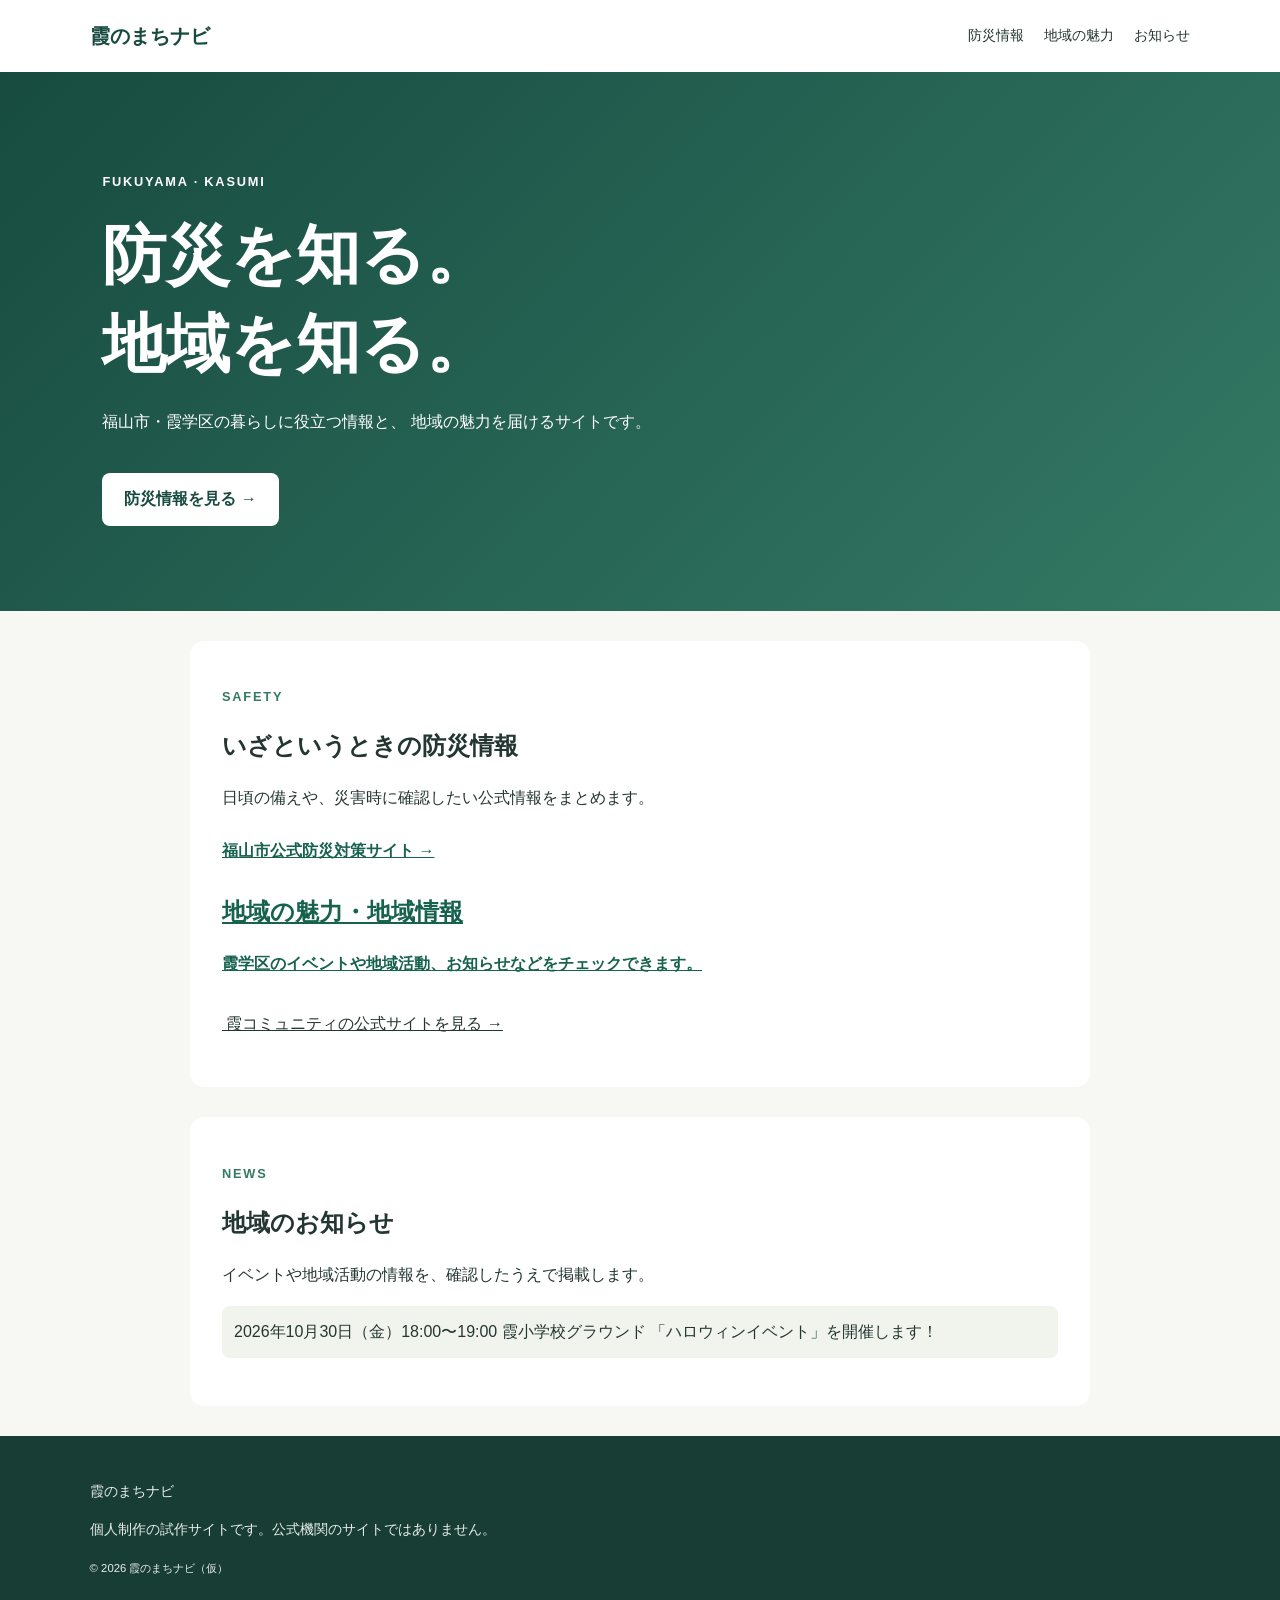
==== index.html @ 9010e1bf "Update index.html" ====
<!DOCTYPE html>
<html lang="ja">
<head>
  <meta charset="UTF-8">
  <meta name="viewport" content="width=device-width, initial-scale=1.0">
  <title>霞のまちナビ｜防災と地域の魅力</title>
  <meta name="description" content="福山市の霞学区の防災情報や地域の魅力を紹介するサイトです。">
  <link rel="stylesheet" href="style.css">
</head>
<body>
  <header class="site-header">
    <a class="logo" href="#">霞のまちナビ</a>
    <nav aria-label="メインメニュー">
      <a href="#disaster">防災情報</a>
      <a href="#community">地域の魅力</a>
      <a href="#news">お知らせ</a>
    </nav>
  </header>

  <main>
    <section class="hero">
      <p class="eyebrow">FUKUYAMA · KASUMI</p>
      <h1>防災を知る。<br>地域を知る。</h1>
      <p>
        福山市・霞学区の暮らしに役立つ情報と、
        地域の魅力を届けるサイトです。
      </p>
      <a class="primary-button" href="#disaster">
        防災情報を見る →
      </a>
    </section>

    <section id="disaster" class="content-section">
      <p class="section-label">SAFETY</p>
      <h2>いざというときの防災情報</h2>
      <p>日頃の備えや、災害時に確認したい公式情報をまとめます。</p>
      <a class="text-link"
         href="https://www.city.fukuyama.hiroshima.jp/site/bosai/list84.html"
         target="_blank" rel="noopener noreferrer">
        福山市公式防災対策サイト →
     
        
        
      <section>
  <h2>地域の魅力・地域情報</h2>
  <p>
    霞学区のイベントや地域活動、お知らせなどをチェックできます。
  </p>
  <p>
    <a href="https://kasumi-machizukuri.com/" target="_blank" rel="noopener noreferrer">
      霞コミュニティの公式サイトを見る →
    </a>
  </p>
</section>
    
    </section>

    <section id="news" class="content-section">
      <p class="section-label">NEWS</p>
      <h2>地域のお知らせ</h2>
      <p>イベントや地域活動の情報を、確認したうえで掲載します。</p>
      <p class="notice">2026年10月30日（金）18:00〜19:00
        霞小学校グラウンド
        「ハロウィンイベント」を開催します！</p>
    </section>
  </main>

  <footer>
    <p>霞のまちナビ</p>
    <p>個人制作の試作サイトです。公式機関のサイトではありません。</p>
    <small>&copy; 2026 霞のまちナビ（仮）</small>
  </footer>
</body>
</html>
---- style.css ----
/* ページ全体の基本設定 */
* {
  box-sizing: border-box;
}

html {
  scroll-behavior: smooth;
}

body {
  margin: 0;
  font-family: "Yu Gothic", "Meiryo", sans-serif;
  color: #243632;
  background: #f7f8f4;
  line-height: 1.8;
}

a {
  color: inherit;
}

.site-header {
  display: flex;
  justify-content: space-between;
  align-items: center;
  gap: 20px;
  padding: 18px 7%;
  background: #ffffff;
}

.logo {
  color: #174b40;
  font-size: 1.25rem;
  font-weight: bold;
  text-decoration: none;
}

nav {
  display: flex;
  gap: 20px;
  flex-wrap: wrap;
}

nav a {
  text-decoration: none;
  font-size: 0.9rem;
}

nav a:hover,
.text-link:hover {
  text-decoration: underline;
}

.hero {
  padding: 85px 8%;
  color: white;
  background: linear-gradient(135deg, #174b40, #347a65);
}

.eyebrow,
.section-label {
  font-size: 0.8rem;
  font-weight: bold;
  letter-spacing: 0.14em;
}

.hero h1 {
  font-size: clamp(2.2rem, 6vw, 4rem);
  line-height: 1.4;
  margin: 18px 0;
}

.hero p {
  max-width: 580px;
}

.primary-button {
  display: inline-block;
  margin-top: 20px;
  padding: 12px 22px;
  border-radius: 8px;
  color: #174b40;
  background: white;
  text-decoration: none;
  font-weight: bold;
}

.content-section {
  max-width: 900px;
  margin: 30px auto;
  padding: 32px;
  background: white;
  border-radius: 14px;
}

.section-label {
  color: #347a65;
}

.content-section h2 {
  line-height: 1.5;
}

.text-link {
  display: inline-block;
  margin-top: 8px;
  color: #17624e;
  font-weight: bold;
}

.notice {
  padding: 12px;
  background: #f1f4ed;
  border-radius: 8px;
}

footer {
  padding: 30px 7%;
  color: #e7eee9;
  background: #183d35;
  font-size: 0.85rem;
}

@media (max-width: 600px) {
  .site-header {
    align-items: flex-start;
    flex-direction: column;
  }

  nav {
    gap: 12px;
  }

  .hero {
    padding: 60px 7%;
  }

  .content-section {
    margin: 18px 12px;
    padding: 24px 20px;
  }
}
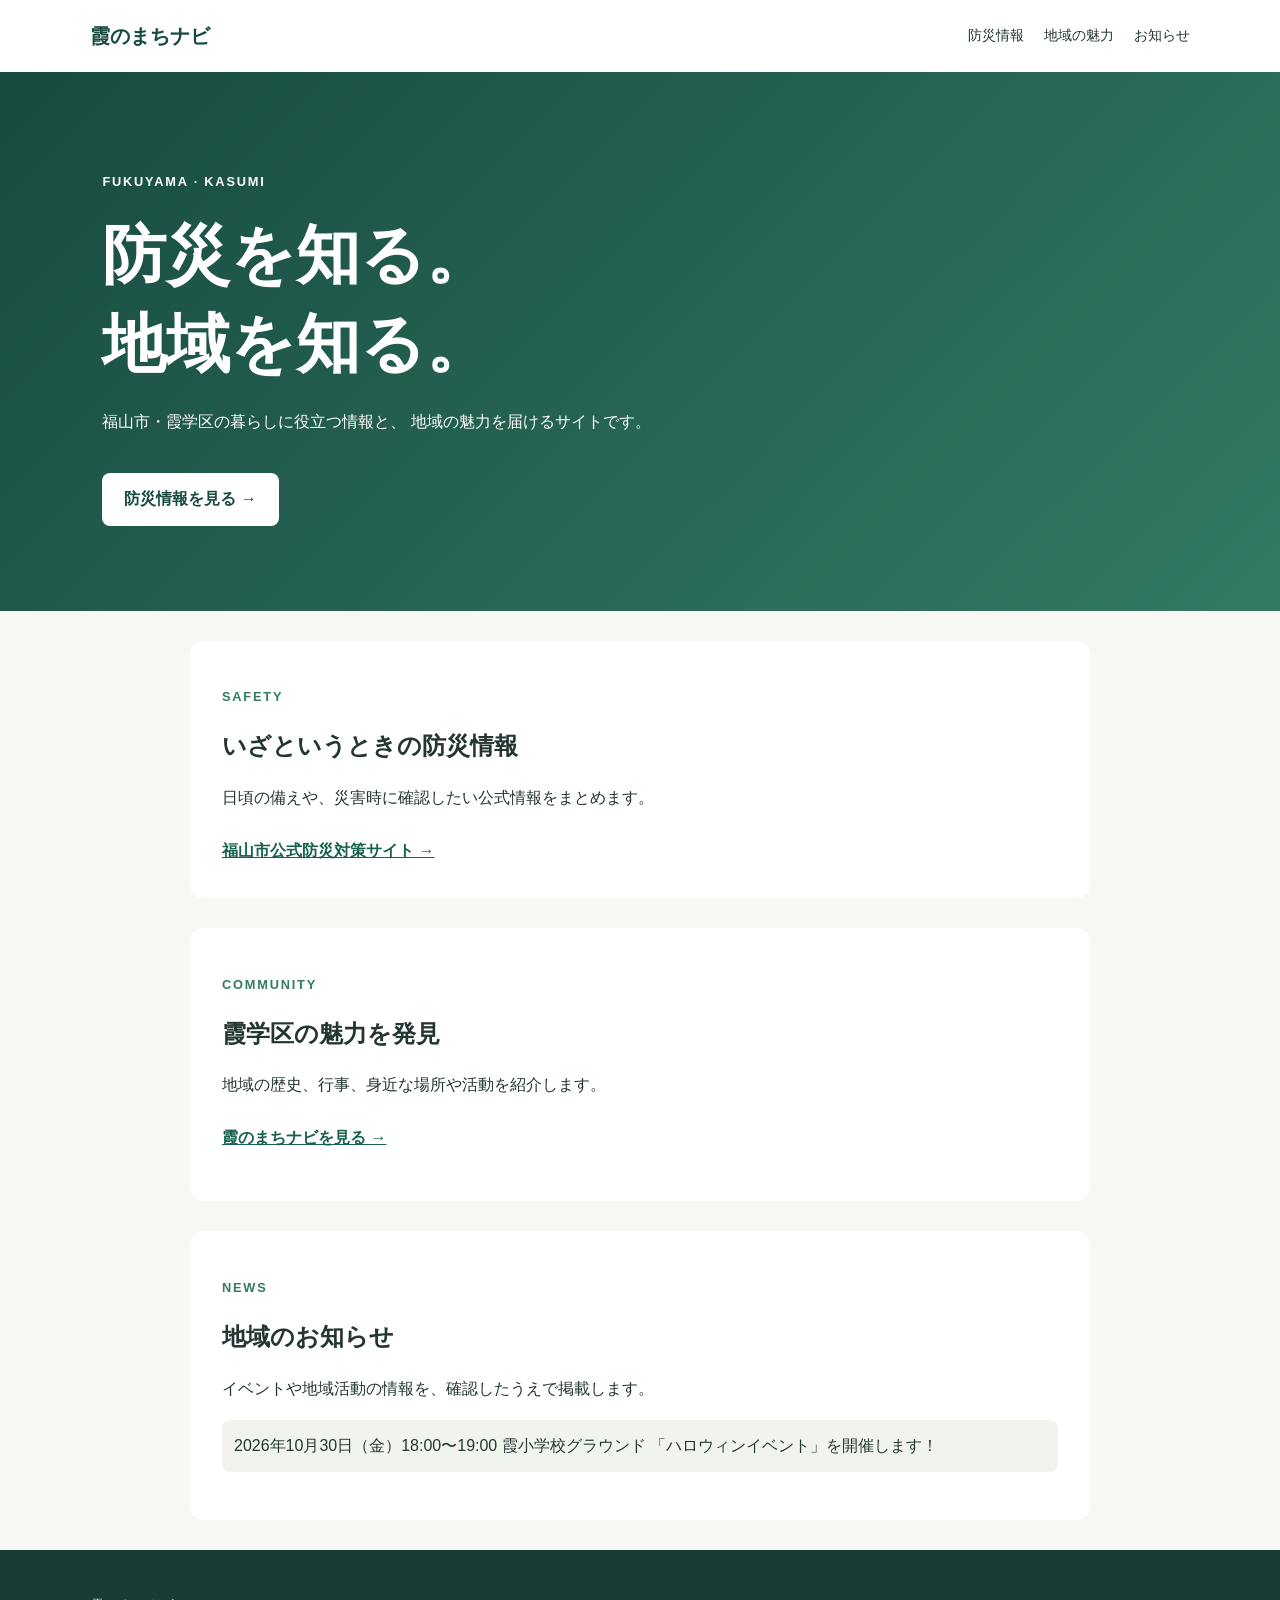
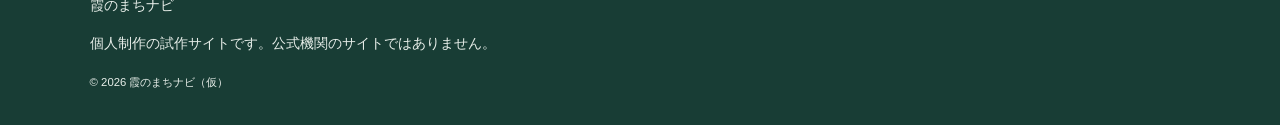
==== commit 769f3265: "Update index.html" ====
--- a/index.html
+++ b/index.html
@@ -38,17 +38,18 @@
          href="https://www.city.fukuyama.hiroshima.jp/site/bosai/list84.html"
          target="_blank" rel="noopener noreferrer">
         福山市公式防災対策サイト →
-     
+      </a>
+    </section>
         
         
-      <section>
-  <h2>地域の魅力・地域情報</h2>
-  <p>
-    霞学区のイベントや地域活動、お知らせなどをチェックできます。
-  </p>
-  <p>
-    <a href="https://kasumi-machizukuri.com/" target="_blank" rel="noopener noreferrer">
-      霞コミュニティの公式サイトを見る →
+ <section id="community" class="content-section">
+      <p class="section-label">COMMUNITY</p>
+      <h2>霞学区の魅力を発見</h2>
+      <p>地域の歴史、行事、身近な場所や活動を紹介します。</p>
+      <a class="text-link"
+         href="https://kasumi-machizukuri.com/"
+         target="_blank" rel="noopener noreferrer">
+        霞のまちナビを見る →
     </a>
   </p>
 </section>
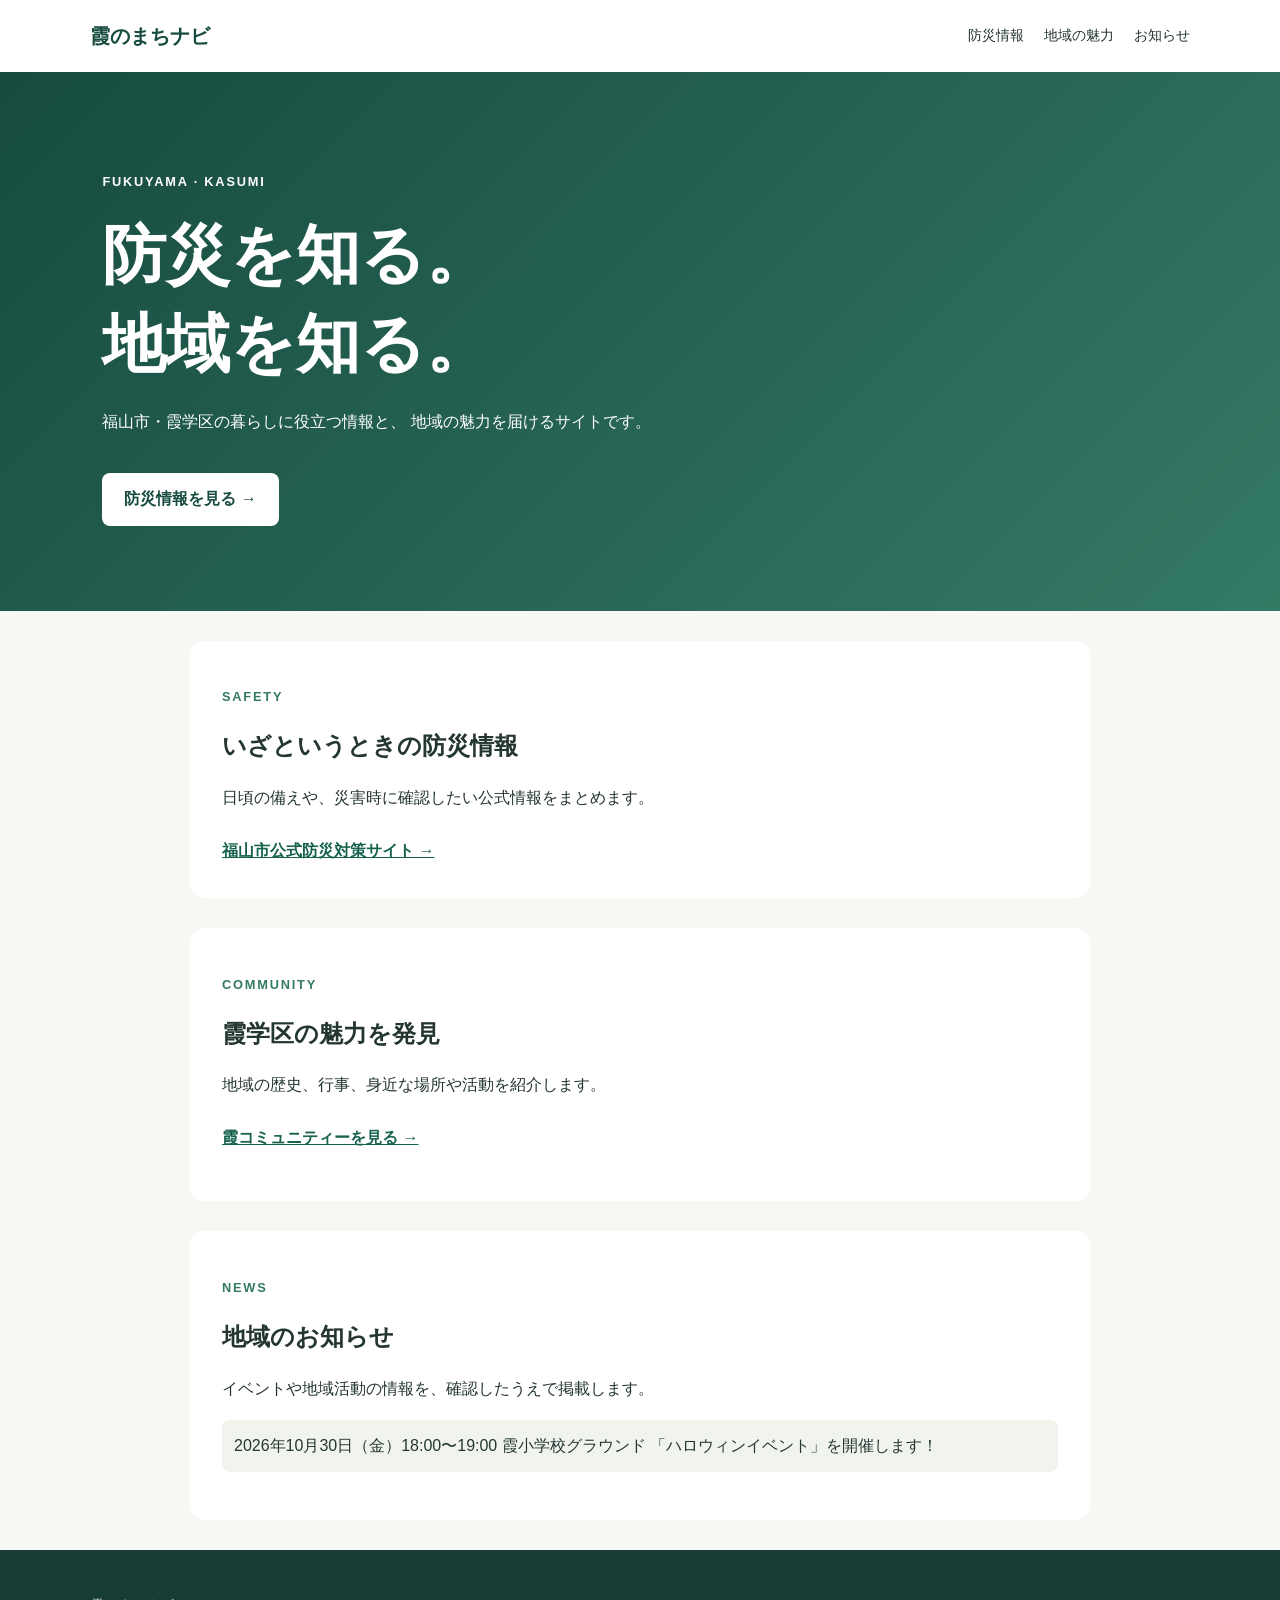
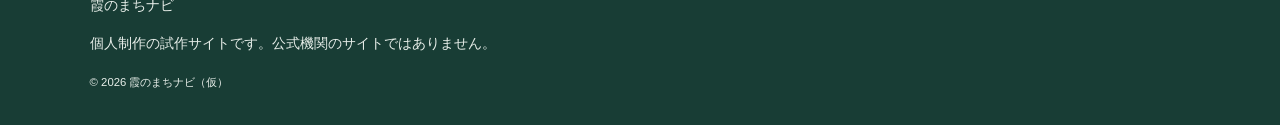
==== commit 9d681464: "Update index.html" ====
--- a/index.html
+++ b/index.html
@@ -49,7 +49,7 @@
       <a class="text-link"
          href="https://kasumi-machizukuri.com/"
          target="_blank" rel="noopener noreferrer">
-        霞のまちナビを見る →
+        霞コミュニティーを見る →
     </a>
   </p>
 </section>
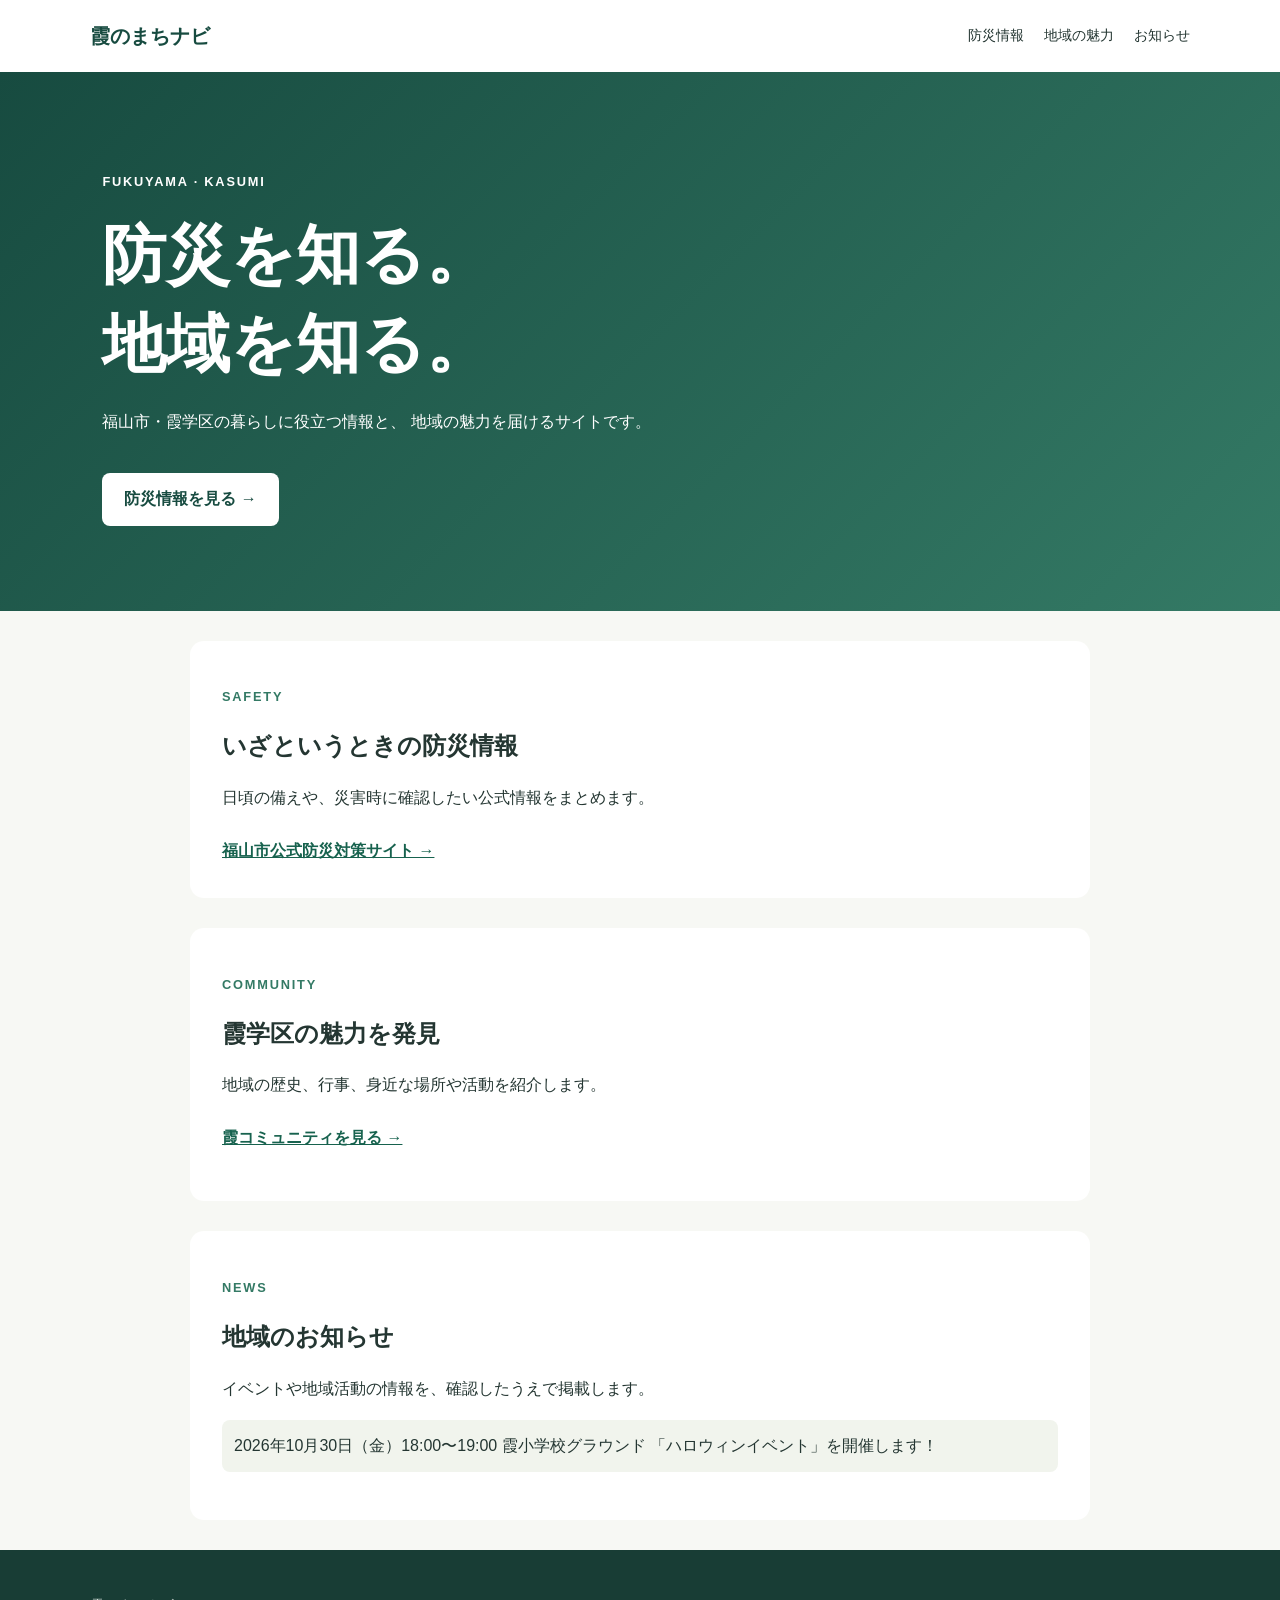
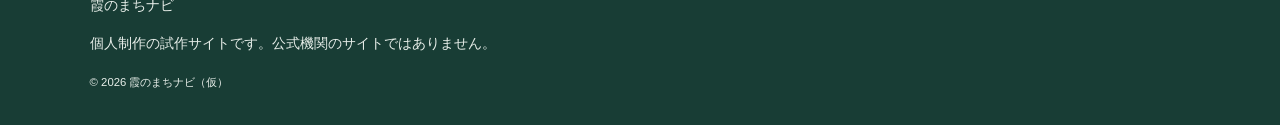
==== commit d8de3592: "Update index.html" ====
--- a/index.html
+++ b/index.html
@@ -49,7 +49,7 @@
       <a class="text-link"
          href="https://kasumi-machizukuri.com/"
          target="_blank" rel="noopener noreferrer">
-        霞コミュニティーを見る →
+        霞コミュニティを見る →
     </a>
   </p>
 </section>
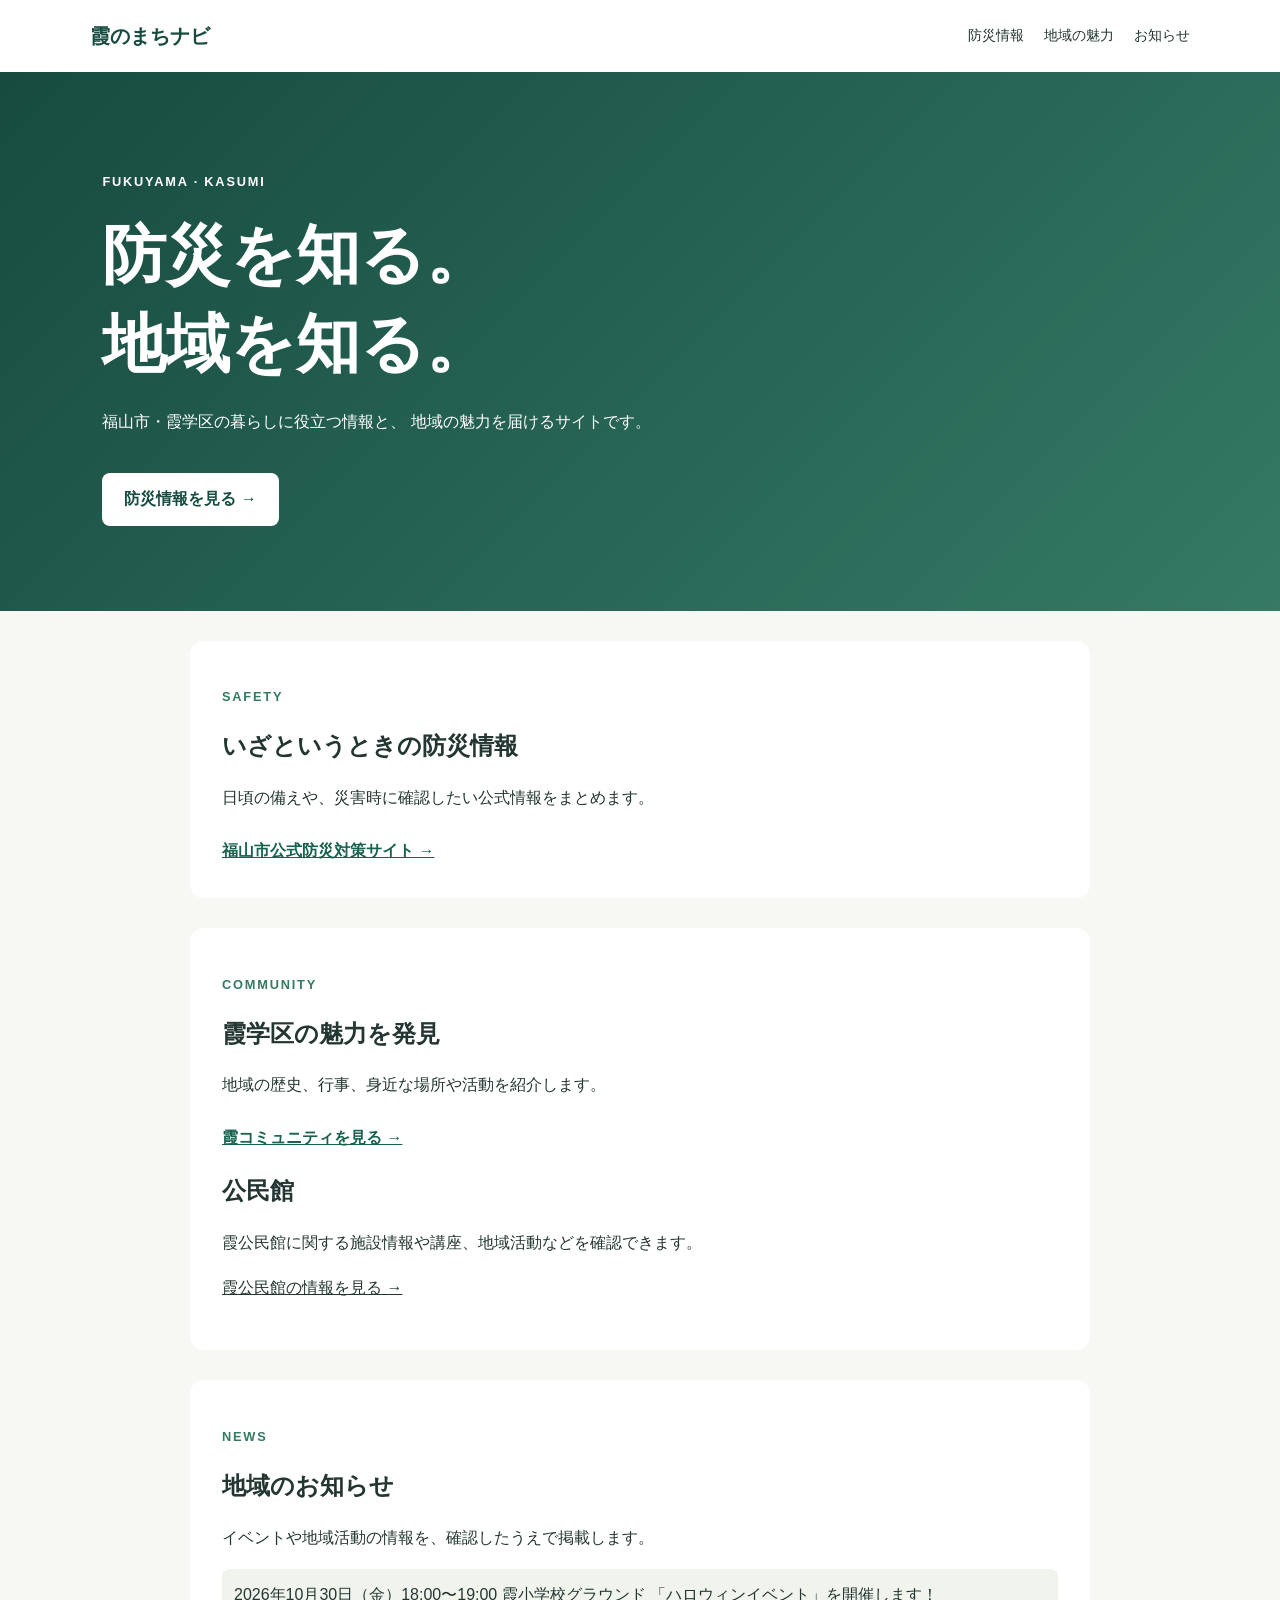
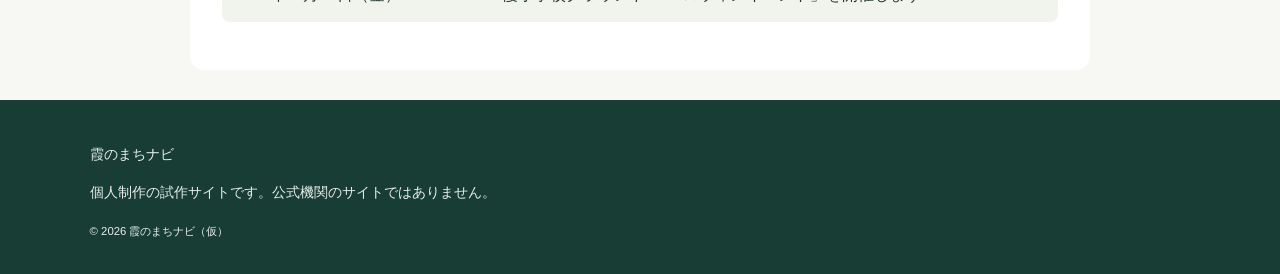
==== commit b9408481: "Update index.html" ====
--- a/index.html
+++ b/index.html
@@ -52,6 +52,18 @@
         霞コミュニティを見る →
     </a>
   </p>
+<section>
+  <h2>公民館</h2>
+  <p>
+    霞公民館に関する施設情報や講座、地域活動などを確認できます。
+  </p>
+  <p>
+    <a href="https://www.city.fukuyama.hiroshima.jp/soshiki/tyuubuchiikishinkou/1792.html"
+       target="_blank"
+       rel="noopener noreferrer">
+      霞公民館の情報を見る →
+    </a>
+  </p>
 </section>
     
     </section>
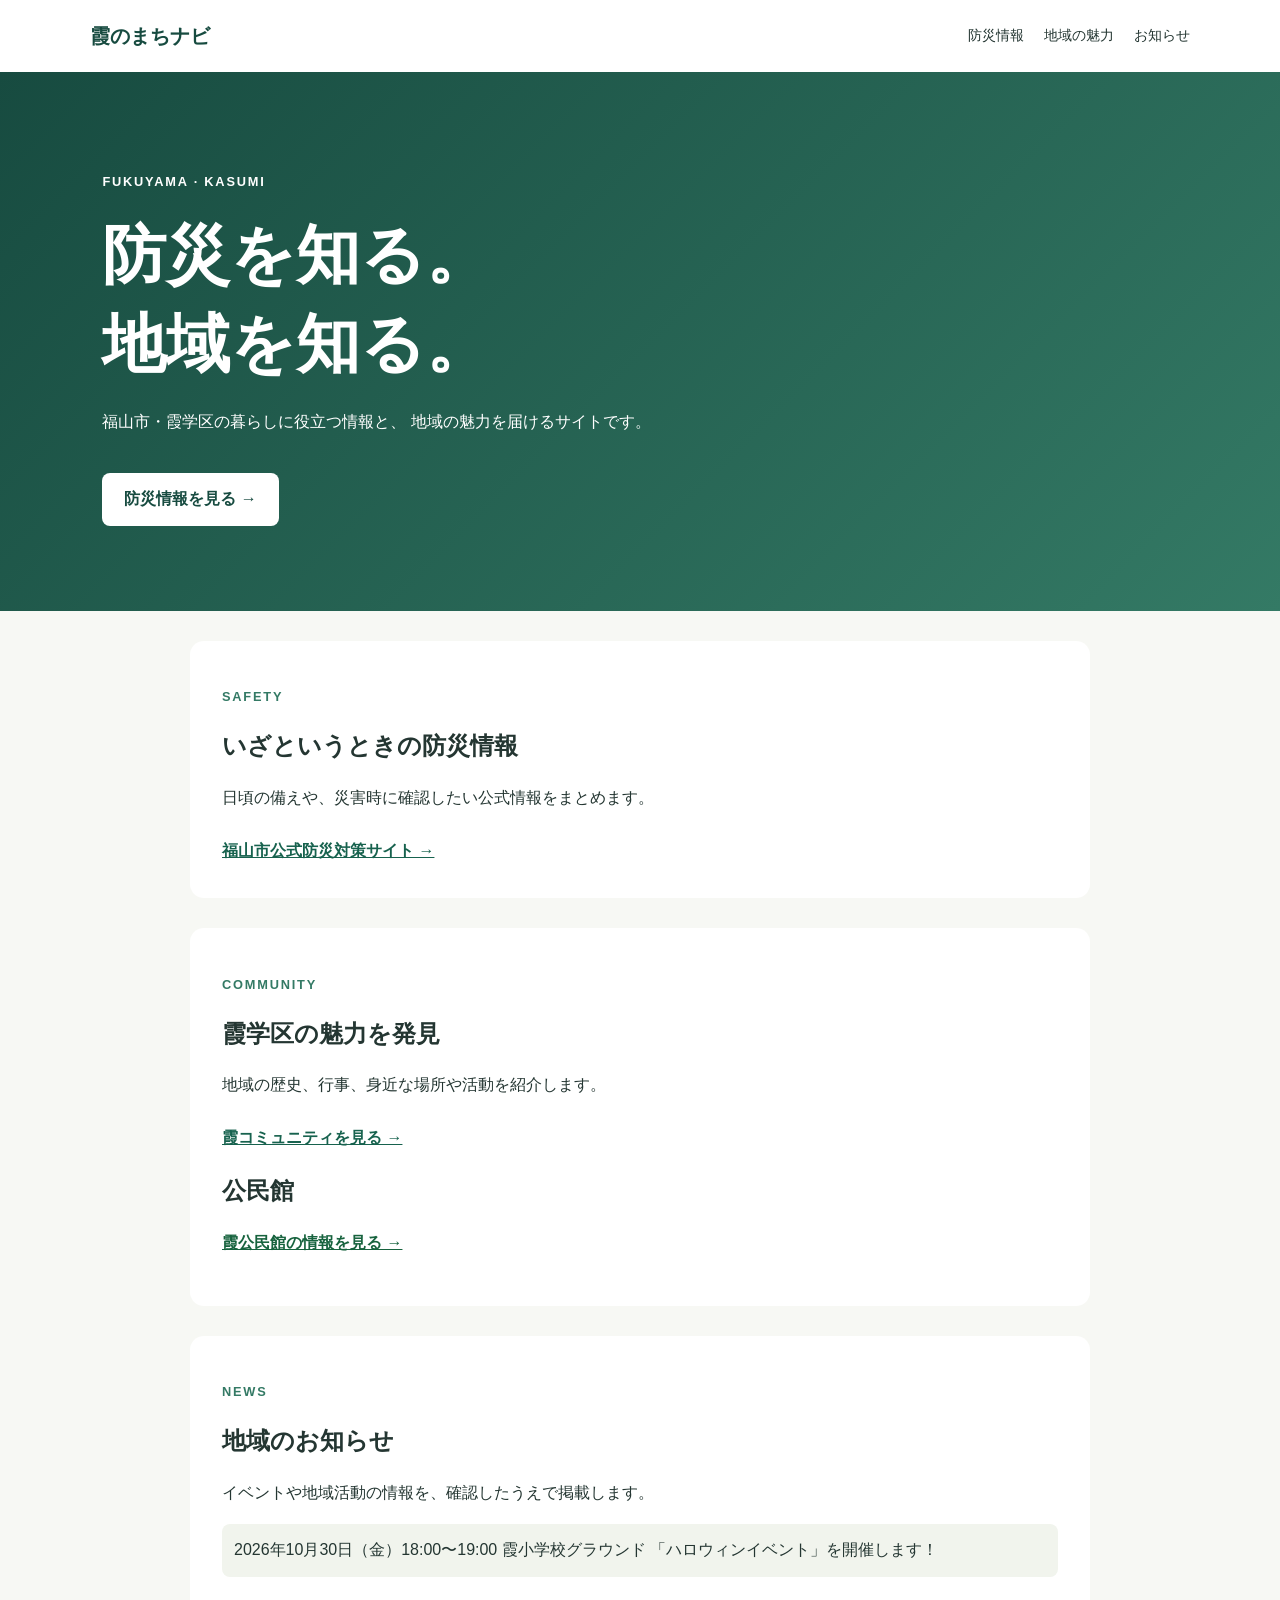
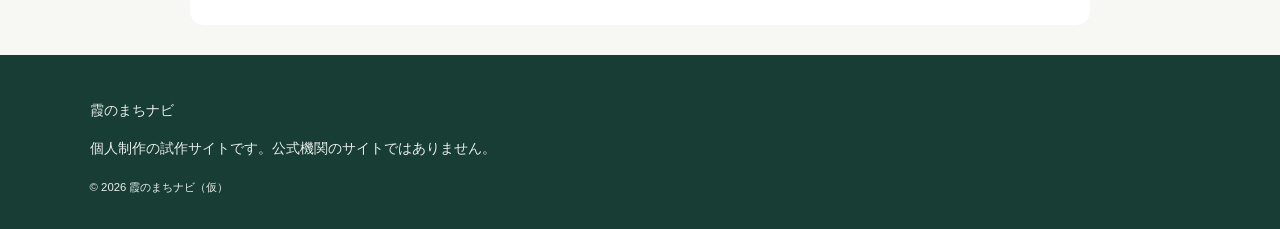
==== commit f0fbd4d9: "Update index.html" ====
--- a/index.html
+++ b/index.html
@@ -55,15 +55,15 @@
 <section>
   <h2>公民館</h2>
   <p>
-    霞公民館に関する施設情報や講座、地域活動などを確認できます。
-  </p>
-  <p>
-    <a href="https://www.city.fukuyama.hiroshima.jp/soshiki/tyuubuchiikishinkou/1792.html"
-       target="_blank"
-       rel="noopener noreferrer">
-      霞公民館の情報を見る →
-    </a>
-  </p>
+  <a
+    href="https://www.city.fukuyama.hiroshima.jp/soshiki/tyuubuchiikishinkou/1792.html"
+    target="_blank"
+    rel="noopener noreferrer"
+    style="color: #17633e !important; font-weight: bold;"
+  >
+    霞公民館の情報を見る →
+  </a>
+</p>
 </section>
     
     </section>
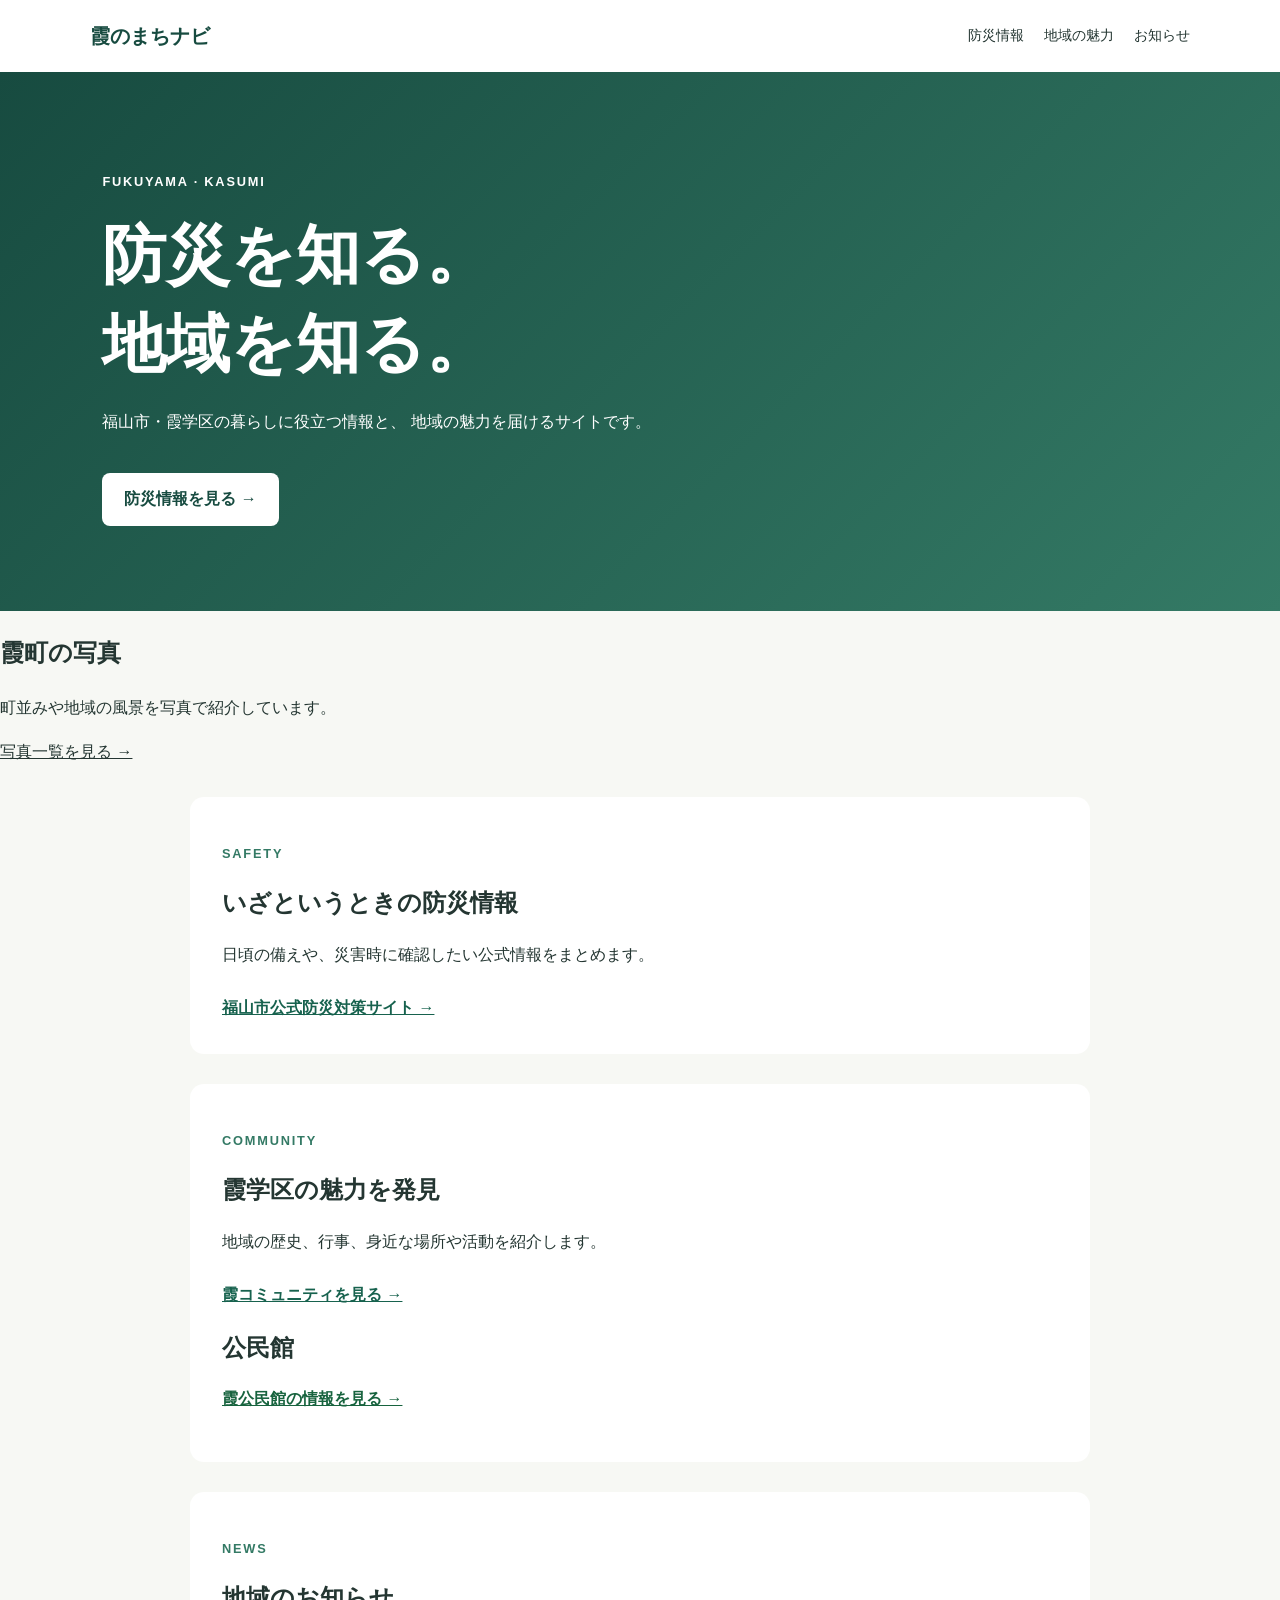
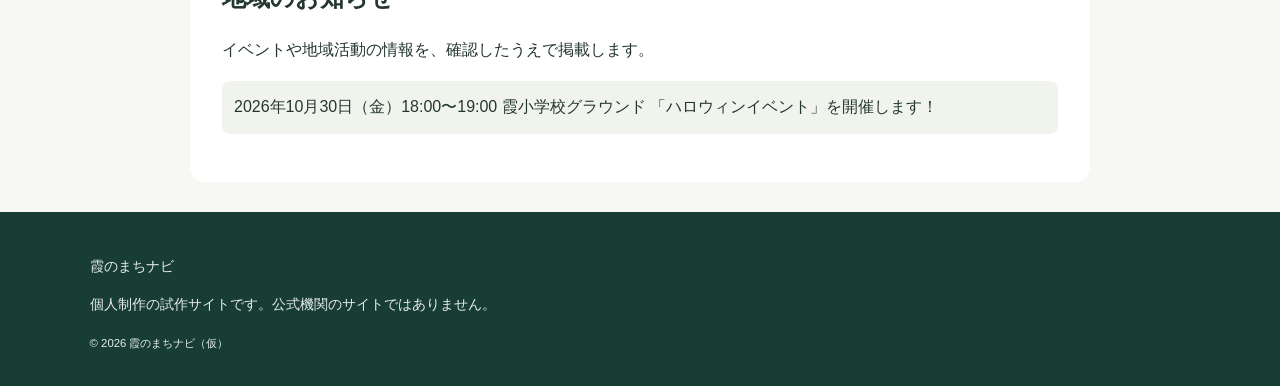
==== commit a7aa674e: "Update index.html" ====
--- a/index.html
+++ b/index.html
@@ -29,7 +29,11 @@
         防災情報を見る →
       </a>
     </section>
-
+<section>
+  <h2>霞町の写真</h2>
+  <p>町並みや地域の風景を写真で紹介しています。</p>
+  <p><a href="photos.html">写真一覧を見る →</a></p>
+</section>
     <section id="disaster" class="content-section">
       <p class="section-label">SAFETY</p>
       <h2>いざというときの防災情報</h2>
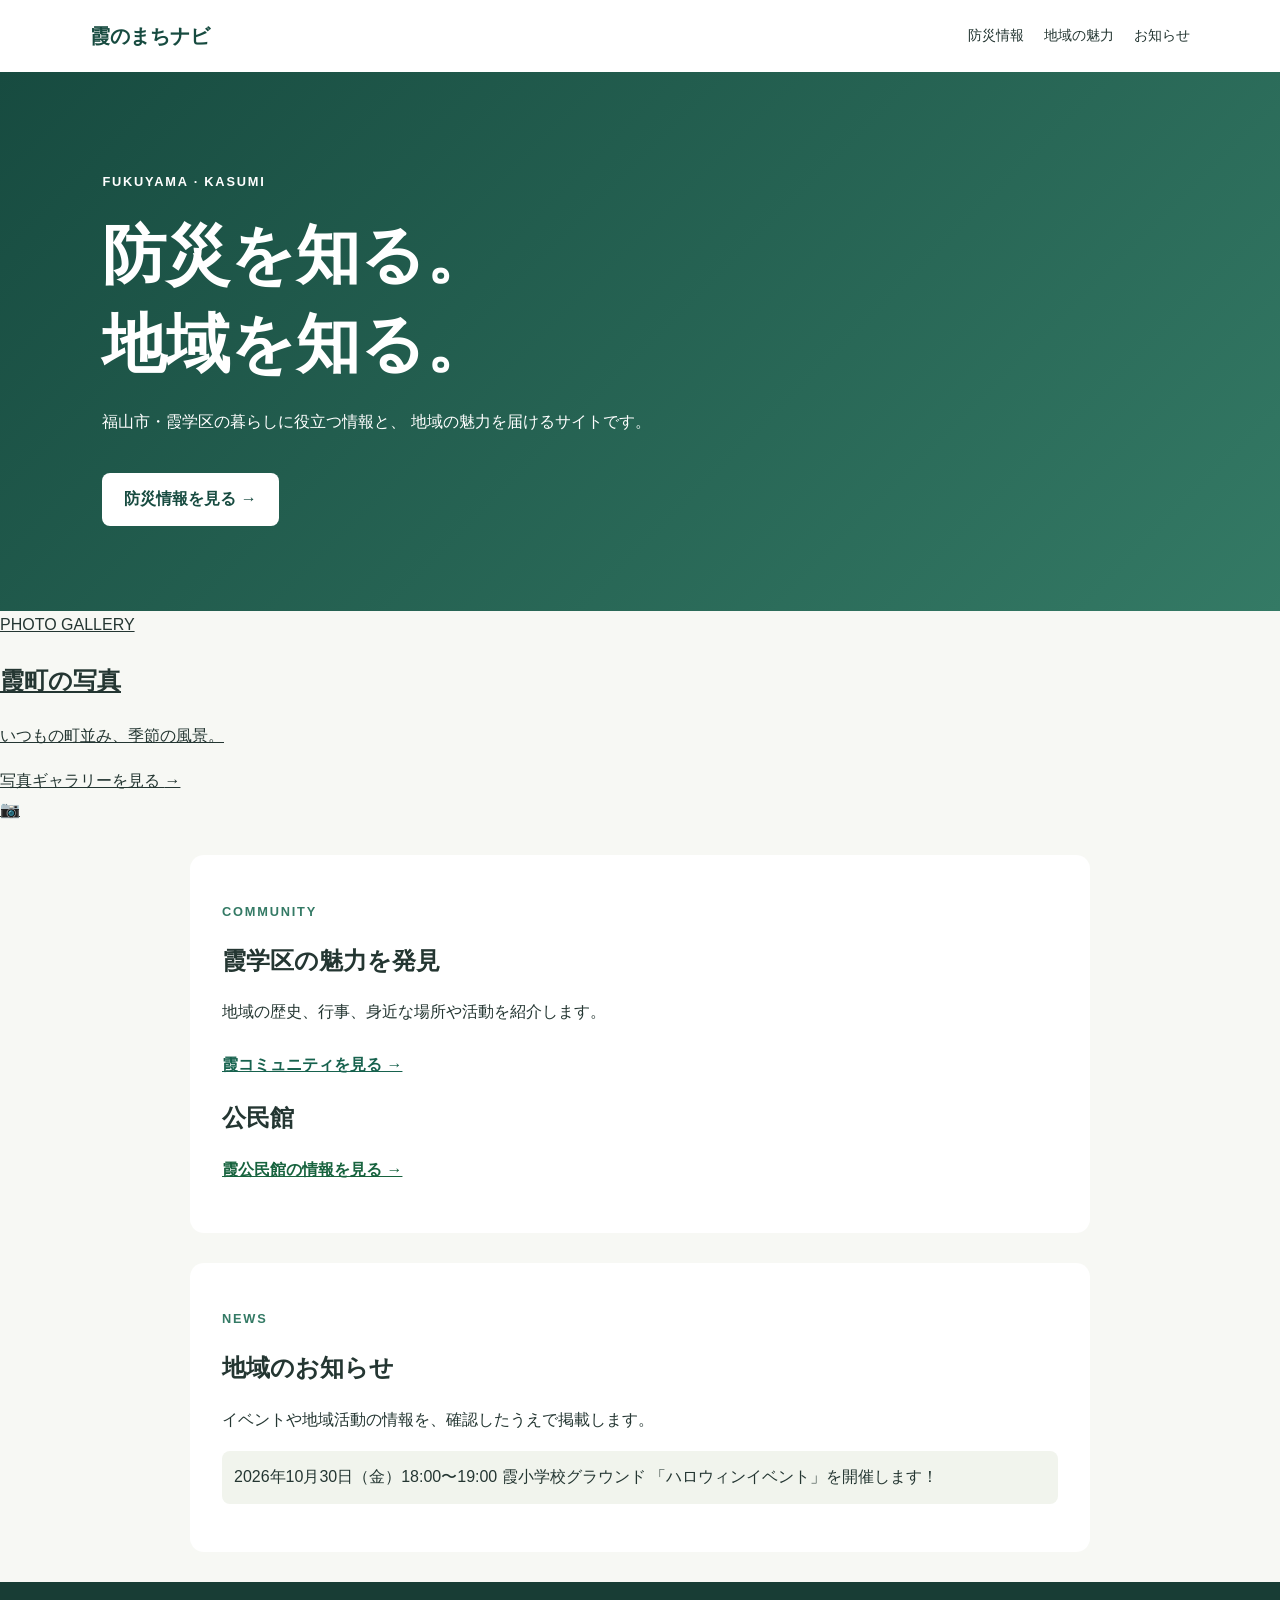
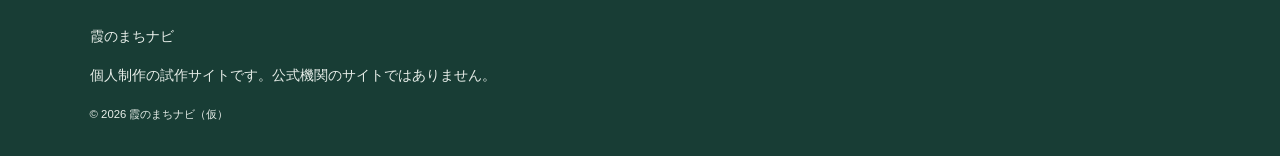
==== commit d45ea048: "Update photo section to use link card format Replaced the photo section with a link card for better " ====
--- a/index.html
+++ b/index.html
@@ -29,21 +29,22 @@
         防災情報を見る →
       </a>
     </section>
-<section>
-  <h2>霞町の写真</h2>
-  <p>町並みや地域の風景を写真で紹介しています。</p>
-  <p><a href="photos.html">写真一覧を見る →</a></p>
+<section class="photo-link-card">
+  <a href="photos.html" class="photo-link">
+    <div class="photo-link-content">
+      <span class="photo-label">PHOTO GALLERY</span>
+      <h2>霞町の写真</h2>
+      <p>いつもの町並み、季節の風景。</p>
+      <span class="photo-link-button">
+        写真ギャラリーを見る <span>→</span>
+      </span>
+    </div>
+
+    <div class="photo-link-decoration" aria-hidden="true">
+      <span>📷</span>
+    </div>
+  </a>
 </section>
-    <section id="disaster" class="content-section">
-      <p class="section-label">SAFETY</p>
-      <h2>いざというときの防災情報</h2>
-      <p>日頃の備えや、災害時に確認したい公式情報をまとめます。</p>
-      <a class="text-link"
-         href="https://www.city.fukuyama.hiroshima.jp/site/bosai/list84.html"
-         target="_blank" rel="noopener noreferrer">
-        福山市公式防災対策サイト →
-      </a>
-    </section>
         
         
  <section id="community" class="content-section">
